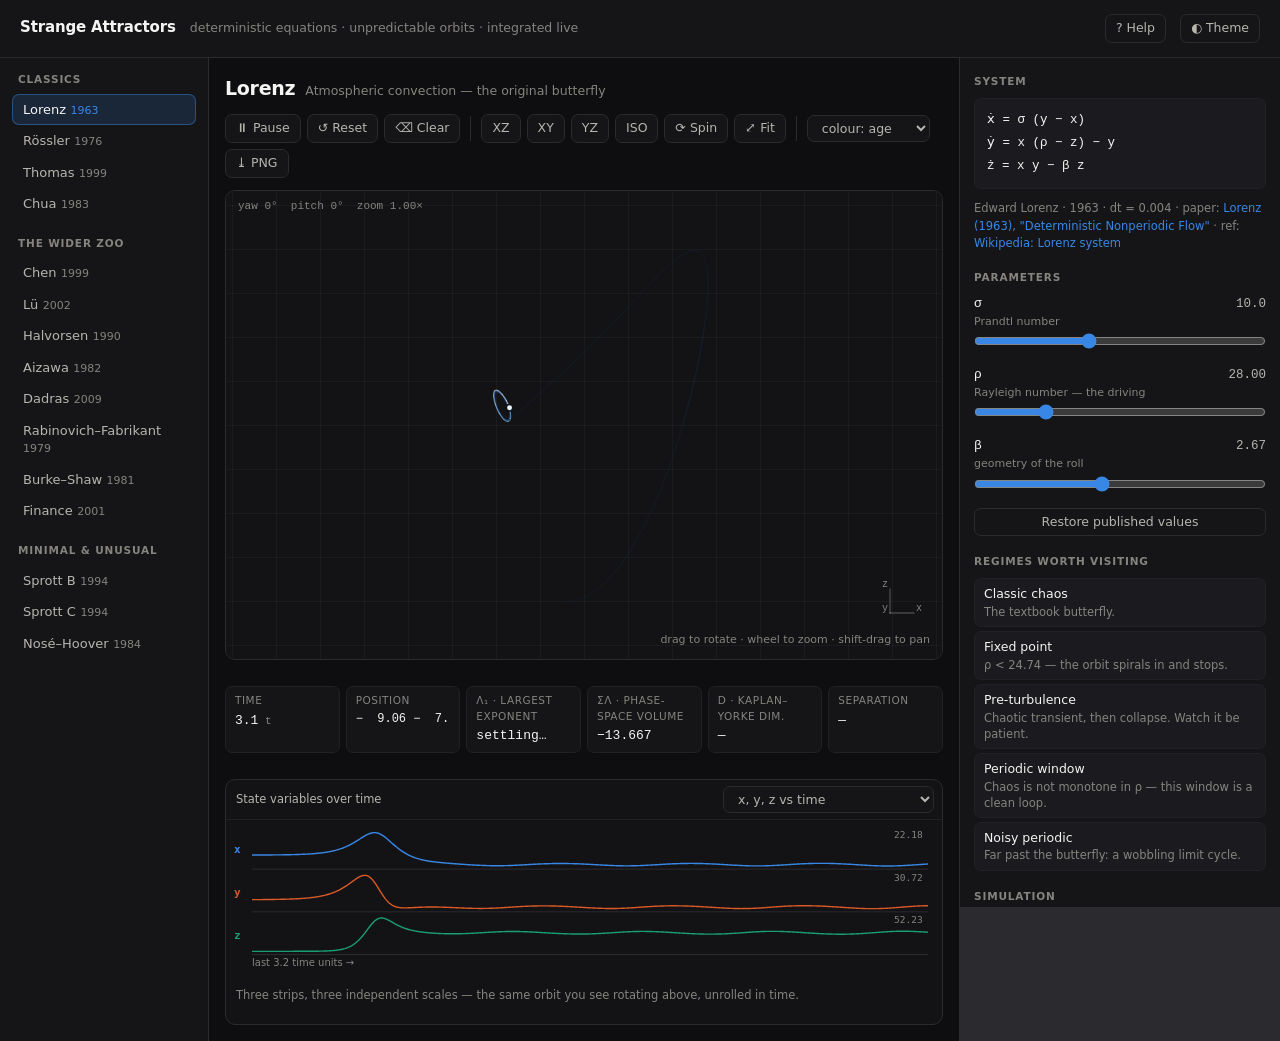
==== index.html @ ada24982 "Update tooltip description for separation statistic to clarify butterfly effect context" ====
<!DOCTYPE html>
<html lang="en" data-theme="dark">

<head>
  <meta charset="utf-8">
  <meta name="viewport" content="width=device-width, initial-scale=1">
  <title>Strange Attractors — an interactive study guide</title>
  <meta name="description"
    content="Fourteen chaotic attractors, integrated live in the browser, with rotation, parameter sweeps, Poincaré sections and Lyapunov diagnostics.">
  <link rel="stylesheet" href="styles.css">
  <link rel="icon"
    href="data:image/svg+xml,<svg xmlns='http://www.w3.org/2000/svg' viewBox='0 0 32 32'><text y='26' font-size='26'>🦋</text></svg>">
</head>

<body>

  <header class="masthead">
    <h1>Strange Attractors</h1>
    <span class="sub">deterministic equations · unpredictable orbits · integrated live</span>
    <span class="spacer"></span>
    <button class="btn" id="btn-help" title="Keyboard shortcuts and notes">? Help</button>
    <button class="btn" id="btn-theme" title="Toggle light / dark">◐ Theme</button>
  </header>

  <div class="shell">

    <!-- ------------------------------------------------------------ catalogue -->
    <nav class="col col--left" id="nav" aria-label="Attractor catalogue"></nav>

    <!-- ---------------------------------------------------------------- stage -->
    <main class="col col--stage">

      <div class="stage-head">
        <h2 id="title">—</h2>
        <span class="tagline" id="tagline"></span>
      </div>

      <div class="toolbar">
        <button class="btn" id="btn-play">⏸ Pause</button>
        <button class="btn" id="btn-reset" title="Back to the initial condition">↺ Reset</button>
        <button class="btn" id="btn-clear" title="Erase the trail, keep the state">⌫ Clear</button>
        <span class="rule"></span>
        <button class="btn view-preset" data-yaw="0" data-pitch="0" title="Looking along −y">XZ</button>
        <button class="btn view-preset" data-yaw="0" data-pitch="90" title="Looking down z">XY</button>
        <button class="btn view-preset" data-yaw="-90" data-pitch="0" title="Looking along x">YZ</button>
        <button class="btn view-preset" data-yaw="-35" data-pitch="22" title="Three-quarter view">ISO</button>
        <button class="btn" id="btn-spin" aria-pressed="false" title="Rotate the camera continuously">⟳ Spin</button>
        <button class="btn" id="btn-fit" title="Re-frame on the trajectory">⤢ Fit</button>
        <span class="rule"></span>
        <select class="btn" id="sel-color" title="What the trail colour encodes">
          <option value="age">colour: age</option>
          <option value="speed">colour: speed</option>
          <option value="depth">colour: depth</option>
        </select>
        <button class="btn" id="btn-png" title="Save the canvas as a PNG">⤓ PNG</button>
      </div>

      <div class="canvas-frame">
        <canvas id="scene"></canvas>
        <div class="legend" id="legend" hidden></div>
        <div class="hint">drag to rotate · wheel to zoom · shift-drag to pan</div>
      </div>

      <dl class="stats" id="stats">
        <div class="stat">
          <dt class="stat-tip" tabindex="0"
            data-tip="Simulation time in model units. It advances by dt each integration step.">time</dt>
          <dd id="s-time">0<span class="unit"> t</span></dd>
        </div>
        <div class="stat stat--pos">
          <dt class="stat-tip" tabindex="0"
            data-tip="Current state vector (x, y, z) of the reference orbit in phase space.">position</dt>
          <dd id="s-pos">—</dd>
        </div>
        <div class="stat" id="s-lyap-box">
          <dt class="stat-tip" tabindex="0"
            data-tip="Largest Lyapunov exponent λ1. Positive means nearby starts diverge exponentially (chaos).">λ₁ ·
            largest exponent</dt>
          <dd id="s-lyap">—</dd>
        </div>
        <div class="stat">
          <dt class="stat-tip" tabindex="0"
            data-tip="Running average of divergence (sum of Lyapunov exponents). Negative means phase-space volumes contract onto an attractor.">
            Σλ · phase-space volume</dt>
          <dd id="s-div">—</dd>
        </div>
        <div class="stat">
          <dt class="stat-tip" tabindex="0"
            data-tip="Kaplan-Yorke fractal dimension estimate derived from Lyapunov exponents. Non-integer values indicate fractal geometry.">
            D · Kaplan–Yorke dim.</dt>
          <dd id="s-dim">—</dd>
        </div>
        <div class="stat">
          <dt class="stat-tip" tabindex="0"
            data-tip="Distance between the reference trajectory and the first ghost trajectory (when butterfly effect extra starting points is not zero).">
            separation</dt>
          <dd id="s-sep">—</dd>
        </div>
      </dl>

      <div class="inset-wrap">
        <div class="inset-head">
          <span class="title" id="inset-title">Time series</span>
          <span class="spacer"></span>
          <select class="btn" id="sel-inset">
            <option value="timeseries">x, y, z vs time</option>
            <option value="separation">divergence of nearby starts</option>
            <option value="poincare">Poincaré section</option>
            <option value="none">no panel</option>
          </select>
          <select class="btn" id="sel-section" hidden title="Which plane to slice">
            <option value="0">plane: x = c</option>
            <option value="1">plane: y = c</option>
            <option value="2" selected>plane: z = c</option>
          </select>
        </div>
        <canvas id="inset"></canvas>
        <p class="inset-note" id="inset-note"></p>
      </div>

    </main>

    <!-- ---------------------------------------------------------------- panel -->
    <aside class="col col--right">

      <section class="block">
        <h3>System</h3>
        <pre class="eqn" id="equations"></pre>
        <p class="meta" id="credit"></p>
      </section>

      <section class="block">
        <h3>Parameters</h3>
        <div id="params"></div>
        <button class="btn btn--wide" id="btn-defaults">Restore published values</button>
      </section>

      <section class="block" id="preset-block">
        <h3>Regimes worth visiting</h3>
        <div class="preset-list" id="presets"></div>
      </section>

      <section class="block">
        <h3>Simulation</h3>

        <div class="field">
          <div class="with-val"><label for="rng-speed">Speed</label><span class="v" id="v-speed">1.0×</span></div>
          <input type="range" id="rng-speed" min="0.1" max="4" step="0.1" value="1">
        </div>

        <div class="field">
          <div class="with-val"><label for="rng-trail">Trail length</label><span class="v" id="v-trail">12 000
              pts</span></div>
          <input type="range" id="rng-trail" min="1000" max="60000" step="1000" value="12000">
        </div>

        <div class="field">
          <div class="with-val"><label for="rng-width">Line weight</label><span class="v" id="v-width">1.0 px</span>
          </div>
          <input type="range" id="rng-width" min="0.4" max="3" step="0.1" value="1">
        </div>

        <div class="field">
          <label class="check"><input type="checkbox" id="chk-glow" checked> Glow</label>
        </div>
        <div class="field">
          <label class="check"><input type="checkbox" id="chk-autofit" checked> Auto-fit the view</label>
        </div>
        <div class="field">
          <label class="check"><input type="checkbox" id="chk-axes" checked> Axis gizmo &amp; grid</label>
        </div>
      </section>

      <section class="block">
        <h3>Butterfly effect</h3>
        <div class="field">
          <div class="with-val"><label for="rng-ghosts">Extra starting points</label><span class="v"
              id="v-ghosts">0</span></div>
          <input type="range" id="rng-ghosts" min="0" max="3" step="1" value="0">
        </div>
        <div class="field">
          <div class="with-val"><label for="rng-eps">Initial offset ε</label><span class="v" id="v-eps">1e−6</span>
          </div>
          <input type="range" id="rng-eps" min="-12" max="-1" step="0.5" value="-6">
        </div>
        <p class="prose" style="margin:0">Launch near-identical copies and watch how long they agree. That interval —
          not the equations — is the forecast horizon.</p>
      </section>

      <section class="block">
        <h3>About this system</h3>
        <div class="prose" id="about"></div>
        <ul class="tips" id="tips"></ul>
      </section>

    </aside>
  </div>

  <dialog id="dlg-help">
    <button class="btn dlg-close" id="dlg-close">✕</button>
    <div class="dlg-body">
      <h2>Reading the instrument panel</h2>

      <h3>Keyboard</h3>
      <table>
        <tr>
          <td><kbd>Space</kbd></td>
          <td>pause / resume</td>
        </tr>
        <tr>
          <td><kbd>R</kbd> · <kbd>C</kbd></td>
          <td>reset the orbit · clear the trail</td>
        </tr>
        <tr>
          <td><kbd>1</kbd>–<kbd>4</kbd></td>
          <td>XZ · XY · YZ · ISO views</td>
        </tr>
        <tr>
          <td><kbd>←</kbd><kbd>→</kbd><kbd>↑</kbd><kbd>↓</kbd></td>
          <td>rotate the camera</td>
        </tr>
        <tr>
          <td><kbd>+</kbd> · <kbd>−</kbd></td>
          <td>zoom in · out</td>
        </tr>
        <tr>
          <td><kbd>F</kbd> · <kbd>S</kbd></td>
          <td>fit the view · toggle spin</td>
        </tr>
        <tr>
          <td><kbd>[</kbd> · <kbd>]</kbd></td>
          <td>previous · next attractor</td>
        </tr>
        <tr>
          <td><kbd>G</kbd></td>
          <td>add / remove a ghost trajectory</td>
        </tr>
      </table>

      <h3>The diagnostics</h3>
      <table>
        <tr>
          <td><b>λ₁</b></td>
          <td>The largest Lyapunov exponent, measured live by Benettin's method: two nearby orbits are advanced, their
            separation logged, then renormalised. <b>λ₁ &gt; 0 is the definition of chaos</b> — nearby states pull apart
            exponentially, and 1/λ₁ is roughly how long a forecast survives.</td>
        </tr>
        <tr>
          <td><b>Σλ</b></td>
          <td>The divergence of the vector field, ∇·F, averaged along the orbit — how fast a blob of initial conditions
            loses volume. Negative for every dissipative system here; ≈ 0 for Nosé–Hoover, which is why that one has no
            attractor.</td>
        </tr>
        <tr>
          <td><b>D</b></td>
          <td>The Kaplan–Yorke dimension, 2 + λ₁/|λ₃|, taking λ₂ ≈ 0 and λ₃ = Σλ − λ₁. A fractional number is the
            signature of a fractal. Lorenz settles near 2.06.</td>
        </tr>
        <tr>
          <td><b>separation</b></td>
          <td>Distance between the reference orbit and the first ghost, when ghosts are on.</td>
        </tr>
      </table>
      <p class="prose">All three are running estimates: they need a few thousand steps to settle, and they reset
        whenever you touch a parameter.</p>

      <h3>The numbers are honest, the pixels are not</h3>
      <p class="prose">Integration is 4th-order Runge–Kutta at a fixed step. Because these systems are chaotic, the
        computed orbit drifts away from the true orbit through the same initial point — no integrator avoids that. What
        it does capture is the <i>shape</i>: the attractor, its dimension and its exponents are robust, even though the
        individual trajectory drawn on screen is not the one you asked for.</p>
    </div>
  </dialog>

  <script src="attractors.js"></script>
  <script src="app.js"></script>
</body>

</html>
---- styles.css ----
/* ============================================================================
   Strange Attractors — stylesheet
   Dark by default; the theme toggle stamps data-theme on <html>.
   ========================================================================== */

:root {
  color-scheme: dark;

  --page: #0e0e10;
  --panel: #151518;
  --panel-2: #1b1b1f;
  --surface: #131316; /* the canvas background — validated against */
  --ink: #f4f4f2;
  --ink-2: #b6b5ae;
  --ink-muted: #85847e;
  --line: #2a2a2f;
  --line-soft: #212126;
  --accent: #3987e5;
  --accent-soft: rgba(57, 135, 229, 0.16);
  --grid: rgba(255, 255, 255, 0.035);
  --axis: rgba(255, 255, 255, 0.22);

  /* categorical slots — validated for this surface (see Readme) */
  --series-1: #3987e5;
  --series-2: #d95926;
  --series-3: #199e70;
  --series-4: #c98500;

  --radius: 10px;
  --radius-s: 7px;
  --sans: system-ui, -apple-system, "Segoe UI", Roboto, sans-serif;
  --mono:
    ui-monospace, "SF Mono", "Cascadia Mono", "JetBrains Mono", Consolas,
    monospace;
}

:root[data-theme="light"] {
  color-scheme: light;
  --page: #eceae5;
  --panel: #fbfbf9;
  --panel-2: #f3f2ee;
  --surface: #f7f7f4;
  --ink: #16161a;
  --ink-2: #52514e;
  --ink-muted: #898781;
  --line: #dedcd5;
  --line-soft: #e8e6e0;
  --accent: #2a78d6;
  --accent-soft: rgba(42, 120, 214, 0.12);
  --grid: rgba(0, 0, 0, 0.045);
  --axis: rgba(0, 0, 0, 0.22);
  --series-1: #2a78d6;
  --series-2: #eb6834;
  --series-3: #1baf7a;
  --series-4: #eda100;
}

* {
  box-sizing: border-box;
}

html,
body {
  height: 100%;
}

body {
  margin: 0;
  background: var(--page);
  color: var(--ink);
  font-family: var(--sans);
  font-size: 14px;
  line-height: 1.5;
  -webkit-font-smoothing: antialiased;
}

button,
input,
select {
  font: inherit;
  color: inherit;
}

/* ------------------------------------------------------------------ header */

.masthead {
  display: flex;
  align-items: baseline;
  gap: 14px;
  padding: 14px 20px;
  border-bottom: 1px solid var(--line);
  background: var(--panel);
}
.masthead h1 {
  margin: 0;
  font-size: 15px;
  font-weight: 600;
  letter-spacing: -0.01em;
}
.masthead .sub {
  font-size: 12.5px;
  color: var(--ink-muted);
}
.masthead .spacer {
  flex: 1;
}

/* -------------------------------------------------------------------- shell */

.shell {
  display: grid;
  grid-template-columns: 208px minmax(0, 1fr) 320px;
  gap: 1px;
  background: var(--line);
  min-height: calc(100vh - 51px);
}

.col {
  background: var(--page);
  min-width: 0;
  padding: 16px;
}
.col--left {
  background: var(--panel);
  padding: 14px 12px;
}
.col--right {
  background: var(--panel);
  padding: 16px 14px;
  overflow-y: auto;
  max-height: calc(100vh - 51px);
}
.col--stage {
  display: flex;
  flex-direction: column;
  gap: 12px;
}

/* ------------------------------------------------------------- attractor nav */

.nav-group + .nav-group {
  margin-top: 16px;
}
.nav-group > h2 {
  margin: 0 0 6px 6px;
  font-size: 10.5px;
  font-weight: 600;
  letter-spacing: 0.08em;
  text-transform: uppercase;
  color: var(--ink-muted);
}
.nav-item {
  display: block;
  width: 100%;
  text-align: left;
  padding: 6px 10px;
  border: 1px solid transparent;
  border-radius: var(--radius-s);
  background: transparent;
  color: var(--ink-2);
  cursor: pointer;
  line-height: 1.25;
}
.nav-item:hover {
  background: var(--panel-2);
  color: var(--ink);
}
.nav-item[aria-current="true"] {
  background: var(--accent-soft);
  border-color: color-mix(in srgb, var(--accent) 45%, transparent);
  color: var(--ink);
}
.nav-item .n {
  font-size: 13px;
  font-weight: 500;
}
.nav-item .y {
  font-size: 11px;
  color: var(--ink-muted);
  font-variant-numeric: tabular-nums;
}
.nav-item[aria-current="true"] .y {
  color: var(--accent);
}

/* ------------------------------------------------------------------- canvas */

.stage-head {
  display: flex;
  align-items: baseline;
  gap: 10px;
  flex-wrap: wrap;
}
.stage-head h2 {
  margin: 0;
  font-size: 19px;
  font-weight: 600;
  letter-spacing: -0.015em;
}
.stage-head .tagline {
  font-size: 12.5px;
  color: var(--ink-muted);
}

.toolbar {
  display: flex;
  align-items: center;
  gap: 6px;
  flex-wrap: wrap;
}
.toolbar .gap {
  width: 6px;
}
.toolbar .rule {
  width: 1px;
  align-self: stretch;
  background: var(--line);
  margin: 2px 4px;
}

.btn {
  padding: 4px 10px;
  border: 1px solid var(--line);
  border-radius: var(--radius-s);
  background: var(--panel);
  color: var(--ink-2);
  cursor: pointer;
  font-size: 12.5px;
  white-space: nowrap;
}
.btn:hover {
  border-color: var(--ink-muted);
  color: var(--ink);
}
.btn[aria-pressed="true"],
.btn.on {
  background: var(--accent-soft);
  border-color: color-mix(in srgb, var(--accent) 45%, transparent);
  color: var(--ink);
}
.btn--wide {
  width: 100%;
  text-align: center;
}
.btn--primary {
  background: var(--accent);
  border-color: var(--accent);
  color: #fff;
}
.btn--primary:hover {
  filter: brightness(1.08);
  color: #fff;
}

select.btn {
  padding-right: 6px;
}

.canvas-frame {
  position: relative;
  border: 1px solid var(--line);
  border-radius: var(--radius);
  overflow: hidden;
  background: var(--surface);
}
#scene {
  display: block;
  width: 100%;
  height: clamp(340px, 52vh, 620px);
  cursor: grab;
  touch-action: none;
}
#scene.dragging {
  cursor: grabbing;
}

.legend {
  position: absolute;
  left: 12px;
  bottom: 10px;
  display: flex;
  gap: 12px;
  flex-wrap: wrap;
  font-size: 11.5px;
  color: var(--ink-2);
  pointer-events: none;
}
.legend[hidden] {
  display: none;
}
.legend .item {
  display: flex;
  align-items: center;
  gap: 5px;
}
.legend .swatch {
  width: 9px;
  height: 9px;
  border-radius: 2px;
}

.hint {
  position: absolute;
  right: 12px;
  bottom: 10px;
  font-size: 11px;
  color: var(--ink-muted);
  pointer-events: none;
}

/* ------------------------------------------------------------- diagnostics */

.stats {
  display: grid;
  gap: 6px;
  grid-template-columns: repeat(6, minmax(0, 1fr));
}
.stat {
  padding: 6px 9px;
  border: 1px solid var(--line-soft);
  border-radius: var(--radius-s);
  background: var(--panel);
}
.stat--pos {
  grid-column: auto;
}
.stat dt {
  font-size: 10.5px;
  letter-spacing: 0.05em;
  text-transform: uppercase;
  color: var(--ink-muted);
}
.stat-tip {
  position: relative;
  cursor: help;
}
.stat-tip::after {
  content: attr(data-tip);
  position: absolute;
  left: 0;
  bottom: calc(100% + 8px);
  width: min(42ch, 62vw);
  padding: 6px 8px;
  border: 1px solid var(--line);
  border-radius: 6px;
  background: var(--panel-2);
  color: var(--ink-2);
  text-transform: none;
  letter-spacing: normal;
  line-height: 1.35;
  font-size: 11.5px;
  font-family: var(--sans);
  white-space: normal;
  opacity: 0;
  visibility: hidden;
  transform: translateY(2px);
  transition:
    opacity 120ms ease,
    transform 120ms ease;
  pointer-events: none;
  z-index: 8;
}
.stat-tip::before {
  content: "";
  position: absolute;
  left: 10px;
  bottom: calc(100% + 2px);
  border: 6px solid transparent;
  border-top-color: var(--line);
  opacity: 0;
  visibility: hidden;
  pointer-events: none;
  transition: opacity 120ms ease;
  z-index: 7;
}
.stat-tip:hover::after,
.stat-tip:hover::before,
.stat-tip:focus-visible::after,
.stat-tip:focus-visible::before {
  opacity: 1;
  visibility: visible;
}
.stat-tip:hover::after,
.stat-tip:focus-visible::after {
  transform: translateY(0);
}
.stat dd {
  margin: 1px 0 0;
  font-family: var(--mono);
  font-size: 13px;
  font-variant-numeric: tabular-nums;
  color: var(--ink);
  display: inline-block;
  min-width: 0;
}
.stat dd .unit {
  font-size: 11px;
  color: var(--ink-muted);
}
#s-pos {
  white-space: pre;
  min-width: 0;
  max-width: 100%;
  overflow: hidden;
  text-overflow: clip;
  font-size: 12px;
}
.stat.is-chaotic dd {
  color: var(--series-3);
}
.stat.is-ordered dd {
  color: var(--ink-2);
}

@media (max-width: 1180px) {
  .stats {
    grid-template-columns: repeat(3, minmax(0, 1fr));
  }
}

@media (max-width: 760px) {
  .stats {
    grid-template-columns: repeat(2, minmax(0, 1fr));
  }
}

/* ---------------------------------------------------------------- inset plot */

.inset-wrap {
  border: 1px solid var(--line);
  border-radius: var(--radius);
  background: var(--surface);
}
.inset-head {
  display: flex;
  align-items: center;
  gap: 8px;
  padding: 6px 8px 6px 10px;
  border-bottom: 1px solid var(--line-soft);
  font-size: 11.5px;
  color: var(--ink-muted);
}
.inset-head .title {
  color: var(--ink-2);
  font-weight: 500;
}
.inset-head .spacer {
  flex: 1;
}
#inset {
  display: block;
  width: 100%;
  height: 150px;
}
.inset-note {
  padding: 6px 10px 8px;
  font-size: 11.5px;
  color: var(--ink-muted);
}

/* ------------------------------------------------------------- right column */

.block + .block {
  margin-top: 18px;
}
.block > h3 {
  margin: 0 0 8px;
  font-size: 10.5px;
  font-weight: 600;
  letter-spacing: 0.08em;
  text-transform: uppercase;
  color: var(--ink-muted);
}

.eqn {
  margin: 0;
  padding: 10px 12px;
  border: 1px solid var(--line-soft);
  border-radius: var(--radius-s);
  background: var(--panel-2);
  font-family: var(--mono);
  font-size: 12.5px;
  line-height: 1.85;
  white-space: pre-wrap;
  color: var(--ink);
  overflow-x: auto;
}

.param {
  margin-bottom: 10px;
}
.param .row {
  display: flex;
  align-items: baseline;
  justify-content: space-between;
  gap: 8px;
}
.param .name {
  font-family: var(--mono);
  font-size: 13px;
}
.param .val {
  font-family: var(--mono);
  font-size: 12.5px;
  font-variant-numeric: tabular-nums;
  color: var(--ink-2);
}
.param .note {
  font-size: 11px;
  color: var(--ink-muted);
}
.param input[type="range"] {
  width: 100%;
  margin: 3px 0 0;
  accent-color: var(--accent);
}

.empty-note {
  font-size: 12.5px;
  color: var(--ink-muted);
  font-style: italic;
}

.preset-list {
  display: flex;
  flex-direction: column;
  gap: 4px;
}
.preset {
  text-align: left;
  padding: 6px 9px;
  border: 1px solid var(--line-soft);
  border-radius: var(--radius-s);
  background: var(--panel-2);
  cursor: pointer;
}
.preset:hover {
  border-color: var(--ink-muted);
}
.preset .pn {
  display: block;
  font-size: 12.5px;
  font-weight: 500;
  color: var(--ink);
}
.preset .pd {
  display: block;
  font-size: 11.5px;
  color: var(--ink-muted);
  line-height: 1.4;
}

.field {
  margin-bottom: 10px;
}
.field > label {
  display: block;
  font-size: 11.5px;
  color: var(--ink-2);
  margin-bottom: 2px;
}
.field .with-val {
  display: flex;
  justify-content: space-between;
  align-items: baseline;
}
.field .with-val .v {
  font-family: var(--mono);
  font-size: 12px;
  color: var(--ink-muted);
  font-variant-numeric: tabular-nums;
}
.field input[type="range"] {
  width: 100%;
  accent-color: var(--accent);
}
.field select {
  width: 100%;
}
.check {
  display: flex;
  align-items: center;
  gap: 7px;
  font-size: 12.5px;
  color: var(--ink-2);
  cursor: pointer;
}
.check input {
  accent-color: var(--accent);
}

.prose {
  font-size: 12.5px;
  color: var(--ink-2);
  line-height: 1.6;
}
.prose p {
  margin: 0 0 8px;
}
.tips {
  margin: 0;
  padding-left: 16px;
  font-size: 12.5px;
  color: var(--ink-2);
  line-height: 1.55;
}
.tips li {
  margin-bottom: 6px;
}
.meta {
  font-size: 11.5px;
  color: var(--ink-muted);
}
.meta a {
  color: var(--accent);
  text-decoration: none;
}
.meta a:hover {
  text-decoration: underline;
}

kbd {
  font-family: var(--mono);
  font-size: 11px;
  padding: 1px 5px;
  border: 1px solid var(--line);
  border-bottom-width: 2px;
  border-radius: 4px;
  background: var(--panel-2);
  color: var(--ink-2);
}

/* ------------------------------------------------------------------- dialog */

dialog {
  border: 1px solid var(--line);
  border-radius: var(--radius);
  background: var(--panel);
  color: var(--ink);
  padding: 0;
  max-width: 620px;
  width: calc(100% - 32px);
}
dialog::backdrop {
  background: rgba(0, 0, 0, 0.55);
}
dialog .dlg-body {
  padding: 18px 20px 20px;
}
dialog h2 {
  margin: 0 0 12px;
  font-size: 16px;
}
dialog h3 {
  margin: 16px 0 6px;
  font-size: 12px;
  letter-spacing: 0.06em;
  text-transform: uppercase;
  color: var(--ink-muted);
}
dialog table {
  width: 100%;
  border-collapse: collapse;
  font-size: 12.5px;
}
dialog td {
  padding: 3px 0;
  vertical-align: top;
  color: var(--ink-2);
}
dialog td:first-child {
  width: 128px;
  white-space: nowrap;
}
dialog .dlg-close {
  position: absolute;
  top: 10px;
  right: 12px;
}

/* --------------------------------------------------------------- responsive */

@media (max-width: 1180px) {
  .shell {
    grid-template-columns: 190px minmax(0, 1fr);
  }
  .col--right {
    grid-column: 1 / -1;
    max-height: none;
    overflow: visible;
  }
}
@media (max-width: 760px) {
  .shell {
    grid-template-columns: minmax(0, 1fr);
  }
  .col--left {
    display: flex;
    gap: 14px;
    overflow-x: auto;
  }
  .nav-group + .nav-group {
    margin-top: 0;
  }
  .nav-group {
    min-width: max-content;
  }
  .masthead .sub {
    display: none;
  }
  #scene {
    height: 46vh;
  }
}

@media (prefers-reduced-motion: reduce) {
  * {
    scroll-behavior: auto;
  }
}
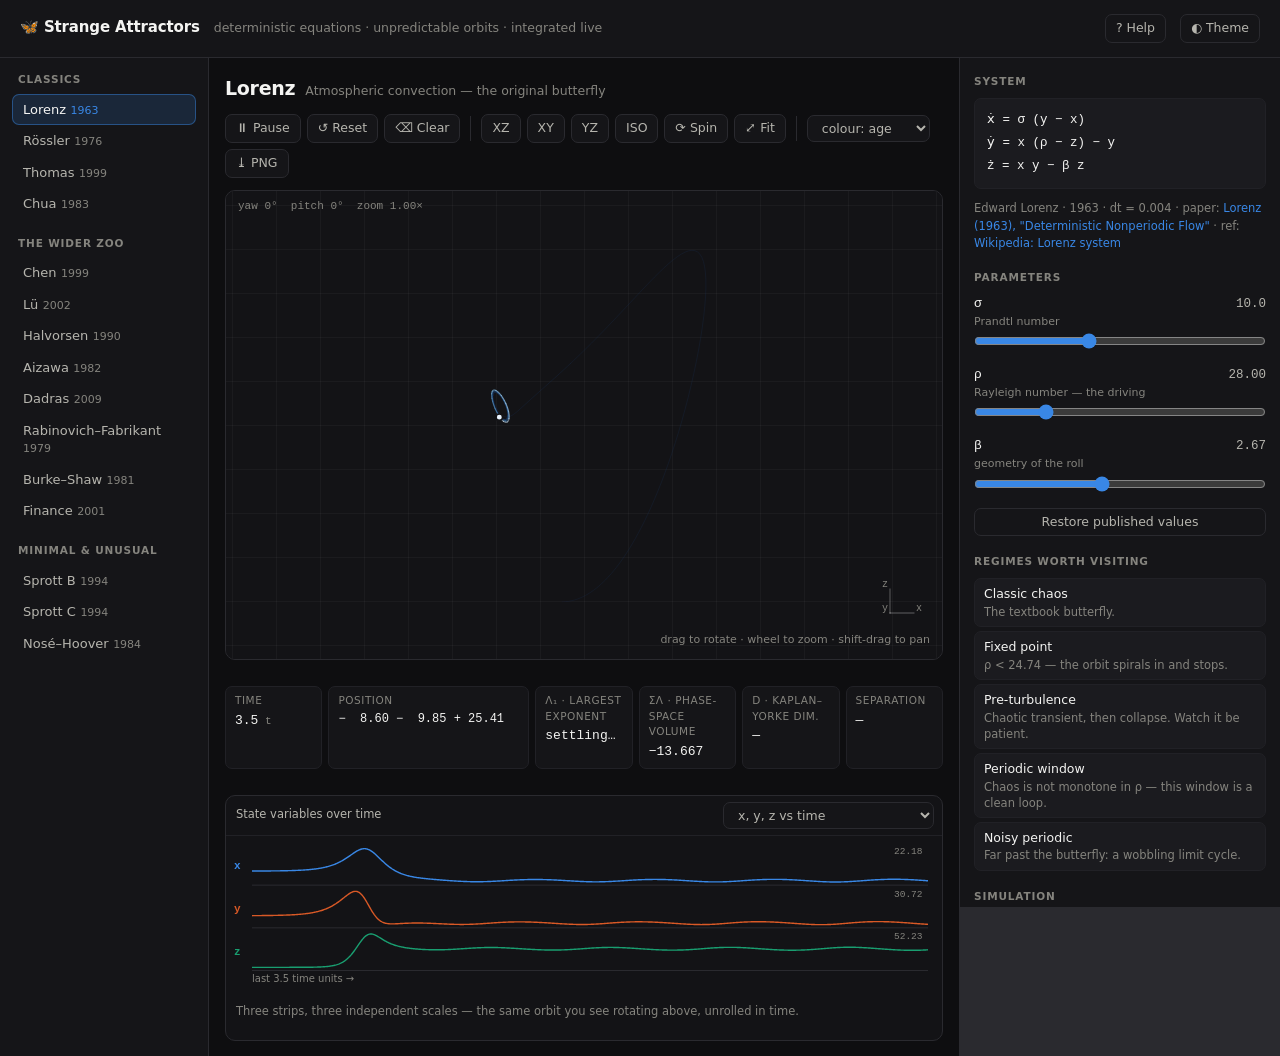
==== commit f2e9bc0c: "Refactor: Remove _probe.html and update attractor count in index.html - Deleted _probe.html as it is" ====
--- a/index.html
+++ b/index.html
@@ -6,7 +6,7 @@
   <meta name="viewport" content="width=device-width, initial-scale=1">
   <title>Strange Attractors — an interactive study guide</title>
   <meta name="description"
-    content="Fourteen chaotic attractors, integrated live in the browser, with rotation, parameter sweeps, Poincaré sections and Lyapunov diagnostics.">
+    content="Fifteen chaotic attractors, integrated live in the browser, with rotation, parameter sweeps, Poincaré sections and Lyapunov diagnostics.">
   <link rel="stylesheet" href="styles.css">
   <link rel="icon"
     href="data:image/svg+xml,<svg xmlns='http://www.w3.org/2000/svg' viewBox='0 0 32 32'><text y='26' font-size='26'>🦋</text></svg>">
@@ -15,7 +15,7 @@
 <body>
 
   <header class="masthead">
-    <h1>Strange Attractors</h1>
+    <h1>🦋 Strange Attractors</h1>
     <span class="sub">deterministic equations · unpredictable orbits · integrated live</span>
     <span class="spacer"></span>
     <button class="btn" id="btn-help" title="Keyboard shortcuts and notes">? Help</button>
--- a/styles.css
+++ b/styles.css
@@ -313,7 +313,7 @@
 .stats {
   display: grid;
   gap: 6px;
-  grid-template-columns: repeat(6, minmax(0, 1fr));
+  grid-template-columns: repeat(7, minmax(0, 1fr));
 }
 .stat {
   padding: 6px 9px;
@@ -321,8 +321,9 @@
   border-radius: var(--radius-s);
   background: var(--panel);
 }
+/* three signed coordinates need roughly twice the width of a single figure */
 .stat--pos {
-  grid-column: auto;
+  grid-column: span 2;
 }
 .stat dt {
   font-size: 10.5px;
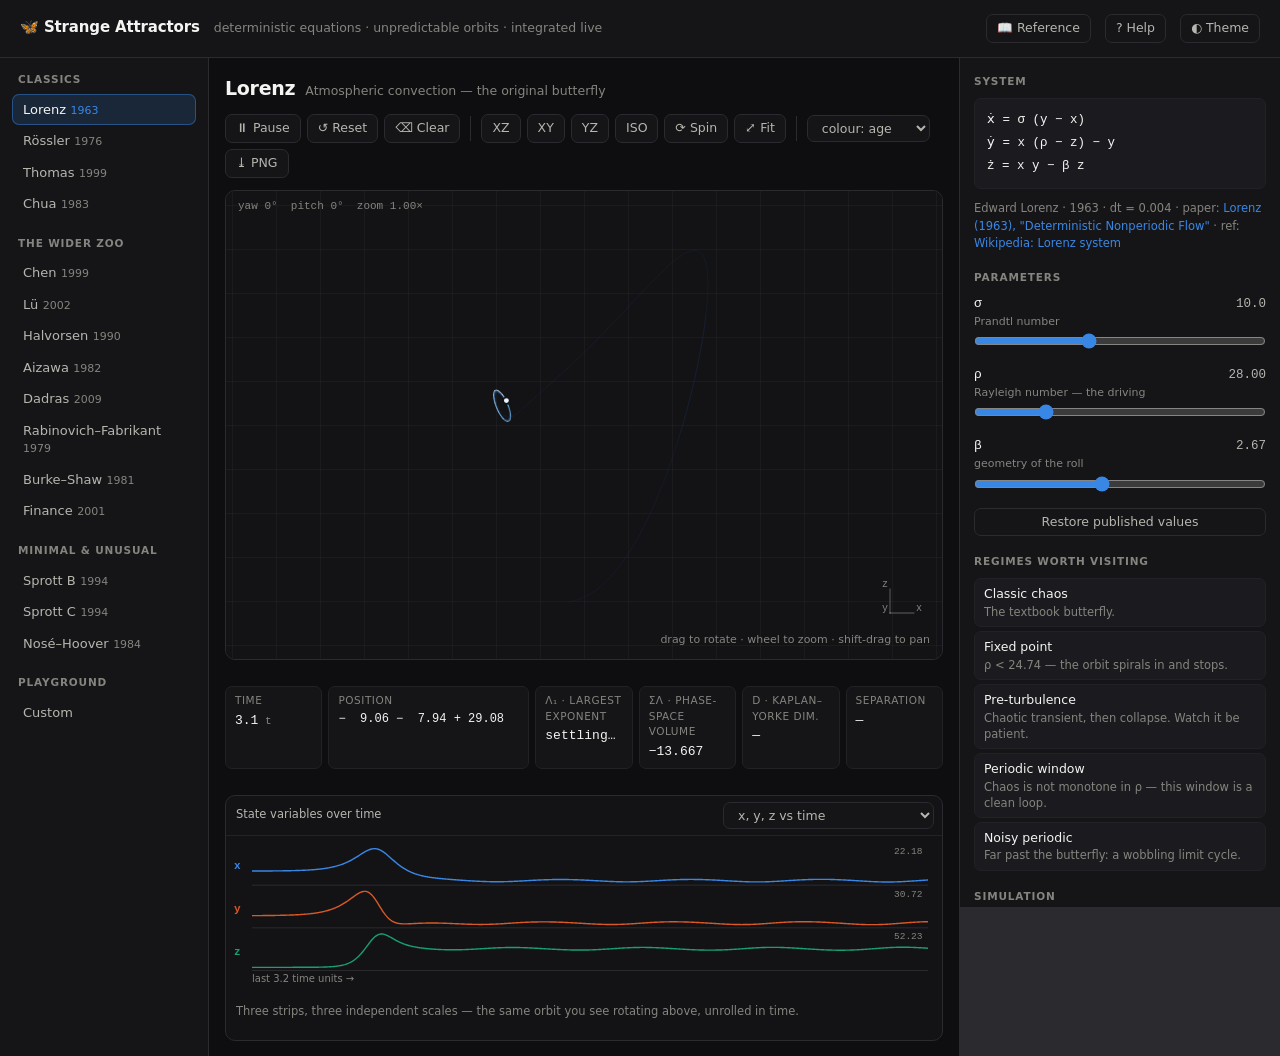
==== commit debd7d7c: "Add custom equation editor and reference guide - Introduced a new equation editor in index.html for " ====
--- a/index.html
+++ b/index.html
@@ -18,6 +18,8 @@
     <h1>🦋 Strange Attractors</h1>
     <span class="sub">deterministic equations · unpredictable orbits · integrated live</span>
     <span class="spacer"></span>
+    <!-- named target so repeat clicks reuse one tab and never lose the running sim -->
+    <a class="btn" href="guide.html" target="attractors-guide" title="The full study guide">📖 Reference</a>
     <button class="btn" id="btn-help" title="Keyboard shortcuts and notes">? Help</button>
     <button class="btn" id="btn-theme" title="Toggle light / dark">◐ Theme</button>
   </header>
@@ -126,6 +128,26 @@
       <section class="block">
         <h3>System</h3>
         <pre class="eqn" id="equations"></pre>
+
+        <!-- shown only for the Custom system -->
+        <div class="editor" id="editor" hidden>
+          <div class="eq-row"><label for="eq-x">ẋ =</label><input id="eq-x" spellcheck="false" autocomplete="off"></div>
+          <div class="eq-row"><label for="eq-y">ẏ =</label><input id="eq-y" spellcheck="false" autocomplete="off"></div>
+          <div class="eq-row"><label for="eq-z">ż =</label><input id="eq-z" spellcheck="false" autocomplete="off"></div>
+          <p class="eq-status" id="eq-status"></p>
+          <div class="eq-grid">
+            <div><label for="eq-x0">x₀</label><input id="eq-x0" type="number" step="any"></div>
+            <div><label for="eq-y0">y₀</label><input id="eq-y0" type="number" step="any"></div>
+            <div><label for="eq-z0">z₀</label><input id="eq-z0" type="number" step="any"></div>
+            <div><label for="eq-dt">dt</label><input id="eq-dt" type="number" step="any" min="0.00001"></div>
+          </div>
+          <p class="eq-help">
+            <code>x</code> <code>y</code> <code>z</code> are the state · any other name becomes a
+            parameter · <code>sin</code> <code>cos</code> <code>exp</code> <code>sqrt</code>
+            <code>abs</code> <code>**</code> available
+          </p>
+        </div>
+
         <p class="meta" id="credit"></p>
       </section>
 
@@ -136,7 +158,7 @@
       </section>
 
       <section class="block" id="preset-block">
-        <h3>Regimes worth visiting</h3>
+        <h3 id="preset-title">Regimes worth visiting</h3>
         <div class="preset-list" id="presets"></div>
       </section>
 
--- a/styles.css
+++ b/styles.css
@@ -228,6 +228,10 @@
   font-size: 12.5px;
   white-space: nowrap;
 }
+a.btn {
+  display: inline-block;
+  text-decoration: none;
+}
 .btn:hover {
   border-color: var(--ink-muted);
   color: var(--ink);
@@ -487,6 +491,127 @@
   overflow-x: auto;
 }
 
+/* ------------------------------------------------------------ the editor */
+
+.editor[hidden] {
+  display: none;
+}
+.eq-row {
+  display: flex;
+  align-items: center;
+  gap: 7px;
+  margin-bottom: 5px;
+}
+.eq-row label {
+  width: 30px;
+  flex: none;
+  white-space: nowrap;
+  text-align: right;
+  font-family: var(--mono);
+  font-size: 13px;
+  color: var(--ink-2);
+}
+
+/* the spinners cost more width than they are worth in these narrow fields */
+.eq-grid input::-webkit-outer-spin-button,
+.eq-grid input::-webkit-inner-spin-button,
+.val--edit::-webkit-outer-spin-button,
+.val--edit::-webkit-inner-spin-button {
+  appearance: none;
+  margin: 0;
+}
+.eq-grid input[type="number"],
+.val--edit {
+  appearance: textfield;
+  -moz-appearance: textfield;
+}
+.eq-row input {
+  flex: 1;
+  min-width: 0;
+  padding: 5px 8px;
+  border: 1px solid var(--line);
+  border-radius: var(--radius-s);
+  background: var(--panel-2);
+  color: var(--ink);
+  font-family: var(--mono);
+  font-size: 12.5px;
+}
+.eq-row input:focus {
+  outline: none;
+  border-color: var(--accent);
+}
+
+.eq-status {
+  margin: 8px 0 0 37px;
+  min-height: 16px;
+  font-size: 11.5px;
+  line-height: 1.4;
+  color: var(--ink-muted);
+}
+.eq-status.is-good {
+  color: var(--series-3);
+}
+.eq-status.is-bad {
+  color: #e66767;
+  font-family: var(--mono);
+}
+.eq-status.is-flat {
+  color: var(--ink-2);
+}
+
+.eq-grid {
+  display: grid;
+  grid-template-columns: repeat(4, minmax(0, 1fr));
+  gap: 6px;
+  margin: 10px 0 0 37px;
+}
+.eq-grid label {
+  display: block;
+  font-family: var(--mono);
+  font-size: 11px;
+  color: var(--ink-muted);
+}
+.eq-grid input {
+  width: 100%;
+  min-width: 0;
+  padding: 3px 5px;
+  border: 1px solid var(--line);
+  border-radius: 5px;
+  background: var(--panel-2);
+  color: var(--ink);
+  font-family: var(--mono);
+  font-size: 11.5px;
+}
+
+.eq-help {
+  margin: 10px 0 0 37px;
+  font-size: 11px;
+  line-height: 1.6;
+  color: var(--ink-muted);
+}
+.eq-help code,
+.prose code {
+  padding: 0 3px;
+  border-radius: 3px;
+  background: var(--panel-2);
+  font-family: var(--mono);
+  font-size: 10.5px;
+  color: var(--ink-2);
+}
+
+.val--edit {
+  width: 72px;
+  padding: 1px 5px;
+  border: 1px solid var(--line);
+  border-radius: 5px;
+  background: var(--panel-2);
+  text-align: right;
+}
+.val--edit:focus {
+  outline: none;
+  border-color: var(--accent);
+}
+
 .param {
   margin-bottom: 10px;
 }
@@ -719,3 +844,259 @@
     scroll-behavior: auto;
   }
 }
+
+/* ============================================================================
+   guide.html — the reference page generated from Readme.md
+   ========================================================================== */
+
+.g-body {
+  height: auto;
+}
+
+.g-shell {
+  display: grid;
+  grid-template-columns: 250px minmax(0, 1fr);
+  gap: 1px;
+  background: var(--line);
+  align-items: start;
+  min-height: calc(100vh - 51px);
+}
+
+/* ---------------------------------------------------------------- contents */
+
+.g-toc {
+  position: sticky;
+  top: 0;
+  align-self: start;
+  max-height: 100vh;
+  overflow-y: auto;
+  padding: 20px 14px 28px;
+  background: var(--panel);
+}
+.g-toc h2 {
+  margin: 0 0 10px 8px;
+  font-size: 10.5px;
+  font-weight: 600;
+  letter-spacing: 0.08em;
+  text-transform: uppercase;
+  color: var(--ink-muted);
+}
+.g-toc-list {
+  display: flex;
+  flex-direction: column;
+  gap: 1px;
+}
+.g-toc-item {
+  display: block;
+  padding: 4px 9px;
+  border-left: 2px solid transparent;
+  border-radius: 0 var(--radius-s) var(--radius-s) 0;
+  color: var(--ink-2);
+  text-decoration: none;
+  font-size: 12.5px;
+  line-height: 1.35;
+}
+.g-toc-item:hover {
+  background: var(--panel-2);
+  color: var(--ink);
+}
+.g-toc-3 {
+  padding-left: 20px;
+  font-size: 12px;
+  color: var(--ink-muted);
+}
+.g-toc-item.is-current {
+  border-left-color: var(--accent);
+  background: var(--accent-soft);
+  color: var(--ink);
+}
+
+/* -------------------------------------------------------------- the document */
+
+.g-doc {
+  padding: 28px 40px 80px;
+  background: var(--page);
+  font-size: 14.5px;
+  line-height: 1.68;
+  color: var(--ink-2);
+}
+/* the column fills its cell; the readable measure is set on the content */
+.g-doc > * {
+  max-width: 78ch;
+}
+.g-doc > h1 {
+  margin: 0 0 6px;
+  font-size: 30px;
+  font-weight: 650;
+  letter-spacing: -0.02em;
+  color: var(--ink);
+}
+.g-doc h2 {
+  margin: 44px 0 12px;
+  padding-top: 14px;
+  border-top: 1px solid var(--line);
+  font-size: 21px;
+  font-weight: 600;
+  letter-spacing: -0.015em;
+  color: var(--ink);
+  scroll-margin-top: 12px;
+}
+.g-doc h3 {
+  margin: 30px 0 8px;
+  font-size: 15.5px;
+  font-weight: 600;
+  color: var(--ink);
+  scroll-margin-top: 12px;
+}
+.g-doc .g-anchor {
+  color: inherit;
+  text-decoration: none;
+}
+.g-anchor:hover::after {
+  content: " #";
+  color: var(--ink-muted);
+  font-weight: 400;
+}
+
+.g-doc p {
+  margin: 0 0 14px;
+}
+.g-doc strong {
+  color: var(--ink);
+  font-weight: 600;
+}
+.g-doc a {
+  color: var(--accent);
+  text-underline-offset: 2px;
+}
+.g-doc ul,
+.g-doc ol {
+  margin: 0 0 16px;
+  padding-left: 22px;
+}
+.g-doc li {
+  margin-bottom: 7px;
+}
+.g-doc hr {
+  display: none; /* the h2 top rules already separate the sections */
+}
+.g-doc blockquote {
+  margin: 18px 0;
+  padding: 10px 16px;
+  border-left: 3px solid var(--accent);
+  background: var(--panel);
+  border-radius: 0 var(--radius-s) var(--radius-s) 0;
+  color: var(--ink);
+}
+.g-doc code {
+  padding: 1px 5px;
+  border-radius: 4px;
+  background: var(--panel-2);
+  font-family: var(--mono);
+  font-size: 0.86em;
+  color: var(--ink);
+}
+
+.g-code {
+  margin: 0 0 18px;
+  padding: 13px 16px;
+  border: 1px solid var(--line-soft);
+  border-radius: var(--radius);
+  background: var(--panel);
+  overflow-x: auto;
+  font-family: var(--mono);
+  font-size: 12.5px;
+  line-height: 1.6;
+  color: var(--ink);
+}
+.g-code code {
+  padding: 0;
+  background: none;
+  font-size: inherit;
+}
+
+.g-tablewrap {
+  margin: 0 0 20px;
+  border: 1px solid var(--line-soft);
+  border-radius: var(--radius);
+  overflow-x: auto;
+}
+.g-tablewrap table {
+  width: 100%;
+  border-collapse: collapse;
+  font-size: 13px;
+}
+.g-tablewrap th {
+  padding: 8px 12px;
+  border-bottom: 1px solid var(--line);
+  background: var(--panel);
+  text-align: left;
+  font-weight: 600;
+  font-size: 11px;
+  letter-spacing: 0.04em;
+  text-transform: uppercase;
+  color: var(--ink-muted);
+  white-space: nowrap;
+}
+.g-tablewrap td {
+  padding: 8px 12px;
+  border-bottom: 1px solid var(--line-soft);
+  vertical-align: top;
+}
+.g-tablewrap tr:last-child td {
+  border-bottom: 0;
+}
+.g-tablewrap td:first-child {
+  color: var(--ink);
+}
+
+@media (max-width: 900px) {
+  .g-shell {
+    grid-template-columns: minmax(0, 1fr);
+  }
+  .g-toc {
+    position: static;
+    max-height: none;
+  }
+  .g-doc {
+    padding: 22px 20px 60px;
+  }
+}
+
+.guide-link {
+  margin: 10px 0 0;
+  font-size: 12.5px;
+}
+.guide-link a {
+  color: var(--accent);
+  text-decoration: none;
+}
+.guide-link a:hover {
+  text-decoration: underline;
+}
+
+.g-status {
+  margin: 0;
+  padding: 8px 20px;
+  border-bottom: 1px solid var(--line);
+  background: var(--panel-2);
+  font-size: 12.5px;
+  color: var(--ink-2);
+}
+.g-status.is-ok {
+  color: var(--series-3);
+}
+.g-status.is-warn {
+  color: var(--series-4);
+}
+.g-status[hidden] {
+  display: none;
+}
+.g-foot {
+  margin: 0;
+  padding: 12px 20px;
+  border-top: 1px solid var(--line);
+  background: var(--panel);
+  font-size: 12px;
+  color: var(--ink-muted);
+}
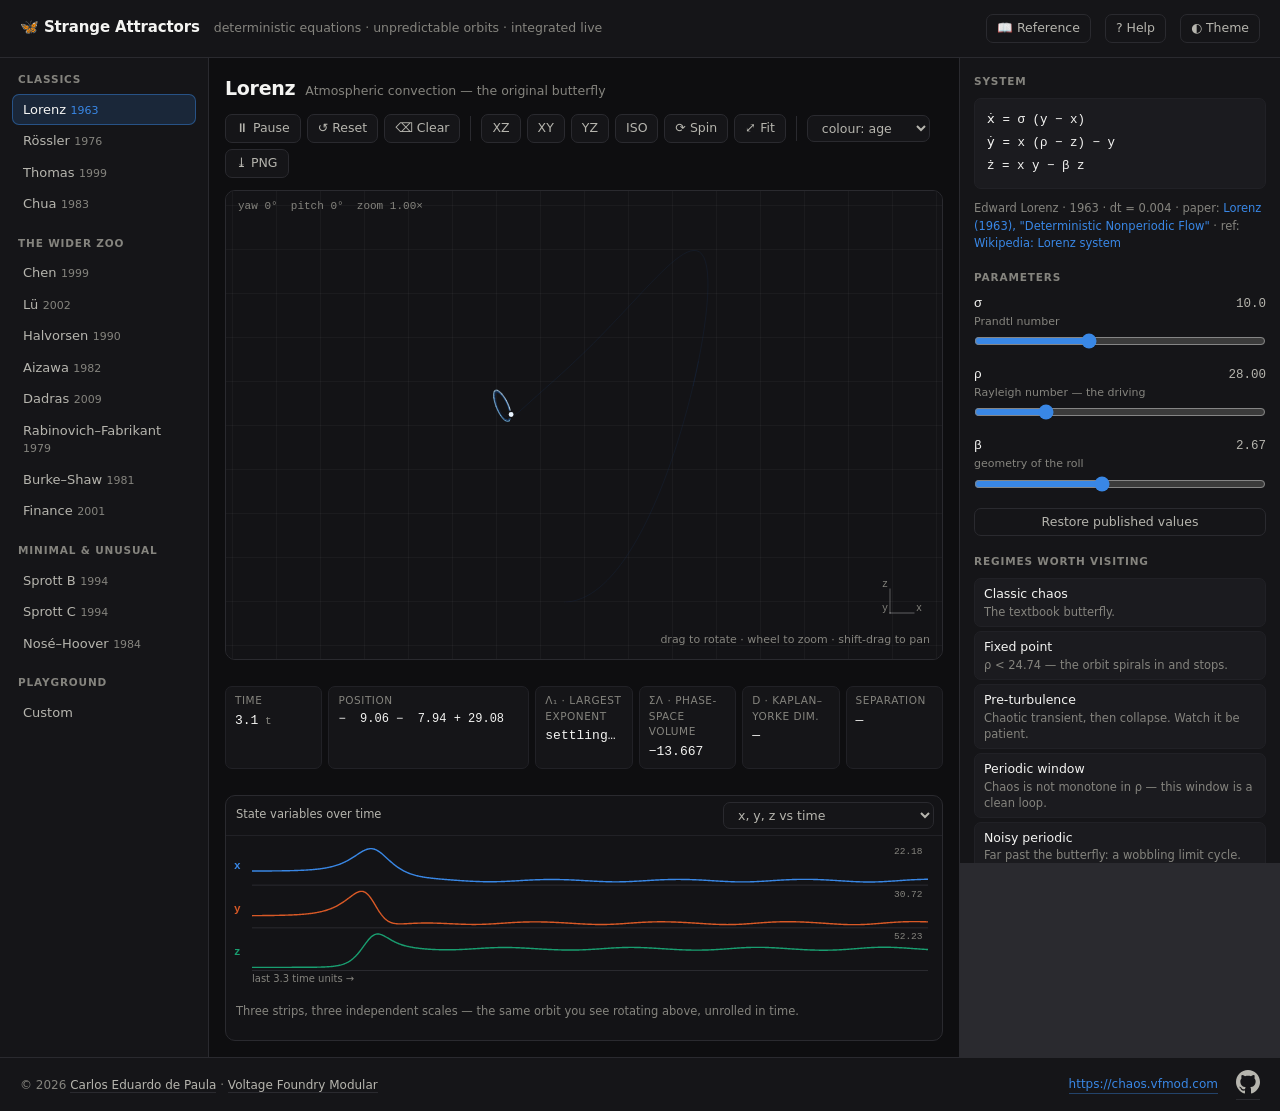
==== commit d34ae3b4: "Add custom domain support and update site footer across multiple files" ====
--- a/index.html
+++ b/index.html
@@ -7,6 +7,7 @@
   <title>Strange Attractors — an interactive study guide</title>
   <meta name="description"
     content="Fifteen chaotic attractors, integrated live in the browser, with rotation, parameter sweeps, Poincaré sections and Lyapunov diagnostics.">
+  <link rel="canonical" href="https://chaos.vfmod.com/">
   <link rel="stylesheet" href="styles.css">
   <link rel="icon"
     href="data:image/svg+xml,<svg xmlns='http://www.w3.org/2000/svg' viewBox='0 0 32 32'><text y='26' font-size='26'>🦋</text></svg>">
@@ -294,6 +295,20 @@
     </div>
   </dialog>
 
+  <footer class="sitefoot">
+    <span>© 2026 <a href="https://vfmod.com" target="_blank" rel="noopener noreferrer">Carlos Eduardo de
+        Paula</a> · <a href="https://vfmod.com" target="_blank" rel="noopener noreferrer">Voltage Foundry
+        Modular</a></span>
+    <span class="spacer"></span>
+    <a class="home" href="https://chaos.vfmod.com">https://chaos.vfmod.com</a>
+    <a href="https://github.com/VoltageFoundryMod/ChaosAttractors" target="_blank" rel="noopener noreferrer">
+      <svg xmlns="http://w3.org" width="24" height="24" viewBox="0 0 24 24" fill="currentColor">
+        <path
+          d="M12 0c-6.626 0-12 5.373-12 12 0 5.302 3.438 9.8 8.207 11.387.599.111.793-.261.793-.577v-2.234c-3.338.726-4.033-1.416-4.033-1.416-.546-1.387-1.333-1.756-1.333-1.756-1.089-.745.083-.729.083-.729 1.205.084 1.839 1.237 1.839 1.237 1.07 1.834 2.807 1.304 3.492.997.107-.775.418-1.305.762-1.604-2.665-.305-5.467-1.334-5.467-5.931 0-1.311.469-2.381 1.236-3.221-.124-.303-.535-1.524.117-3.176 0 0 1.008-.322 3.301 1.23.957-.266 1.983-.399 3.003-.404 1.02.005 2.047.138 3.006.404 2.291-1.552 3.297-1.23 3.297-1.23.653 1.653.242 2.874.118 3.176.77.84 1.235 1.911 1.235 3.221 0 4.609-2.807 5.624-5.479 5.921.43.372.823 1.102.823 2.222v3.293c0 .319.192.694.801.576 4.765-1.589 8.199-6.086 8.199-11.386 0-6.627-5.373-12-12-12z" />
+      </svg>
+    </a>
+  </footer>
+
   <script src="attractors.js"></script>
   <script src="app.js"></script>
 </body>
--- a/styles.css
+++ b/styles.css
@@ -25,6 +25,10 @@
   --series-2: #d95926;
   --series-3: #199e70;
   --series-4: #c98500;
+
+  /* chrome heights, so the shell can leave room for the footer */
+  --masthead-h: 51px;
+  --footer-h: 44px;
 
   --radius: 10px;
   --radius-s: 7px;
@@ -112,7 +116,7 @@
   grid-template-columns: 208px minmax(0, 1fr) 320px;
   gap: 1px;
   background: var(--line);
-  min-height: calc(100vh - 51px);
+  min-height: calc(100vh - var(--masthead-h) - var(--footer-h));
 }
 
 .col {
@@ -128,7 +132,7 @@
   background: var(--panel);
   padding: 16px 14px;
   overflow-y: auto;
-  max-height: calc(100vh - 51px);
+  max-height: calc(100vh - var(--masthead-h) - var(--footer-h));
 }
 .col--stage {
   display: flex;
@@ -859,7 +863,7 @@
   gap: 1px;
   background: var(--line);
   align-items: start;
-  min-height: calc(100vh - 51px);
+  min-height: calc(100vh - var(--masthead-h) - var(--footer-h));
 }
 
 /* ---------------------------------------------------------------- contents */
@@ -1092,11 +1096,49 @@
 .g-status[hidden] {
   display: none;
 }
+/* the "generated by" note, now a segment inside the shared site footer */
 .g-foot {
-  margin: 0;
+  color: var(--ink-muted);
+}
+.g-foot code {
+  padding: 0 3px;
+  border-radius: 3px;
+  background: var(--panel-2);
+  font-family: var(--mono);
+  font-size: 0.92em;
+}
+
+/* ============================================================================
+   site footer — shared by the simulator and the reference page
+   ========================================================================== */
+
+.sitefoot {
+  display: flex;
+  align-items: center;
+  gap: 10px 18px;
+  flex-wrap: wrap;
   padding: 12px 20px;
   border-top: 1px solid var(--line);
   background: var(--panel);
   font-size: 12px;
   color: var(--ink-muted);
 }
+.sitefoot a {
+  color: var(--ink-2);
+  text-decoration: none;
+  border-bottom: 1px solid var(--line);
+}
+.sitefoot a:hover {
+  color: var(--ink);
+  border-bottom-color: var(--ink-muted);
+}
+.sitefoot .spacer {
+  flex: 1;
+}
+.sitefoot .home {
+  color: var(--accent);
+  border-bottom-color: color-mix(in srgb, var(--accent) 40%, transparent);
+}
+.sitefoot .home:hover {
+  color: var(--accent);
+}
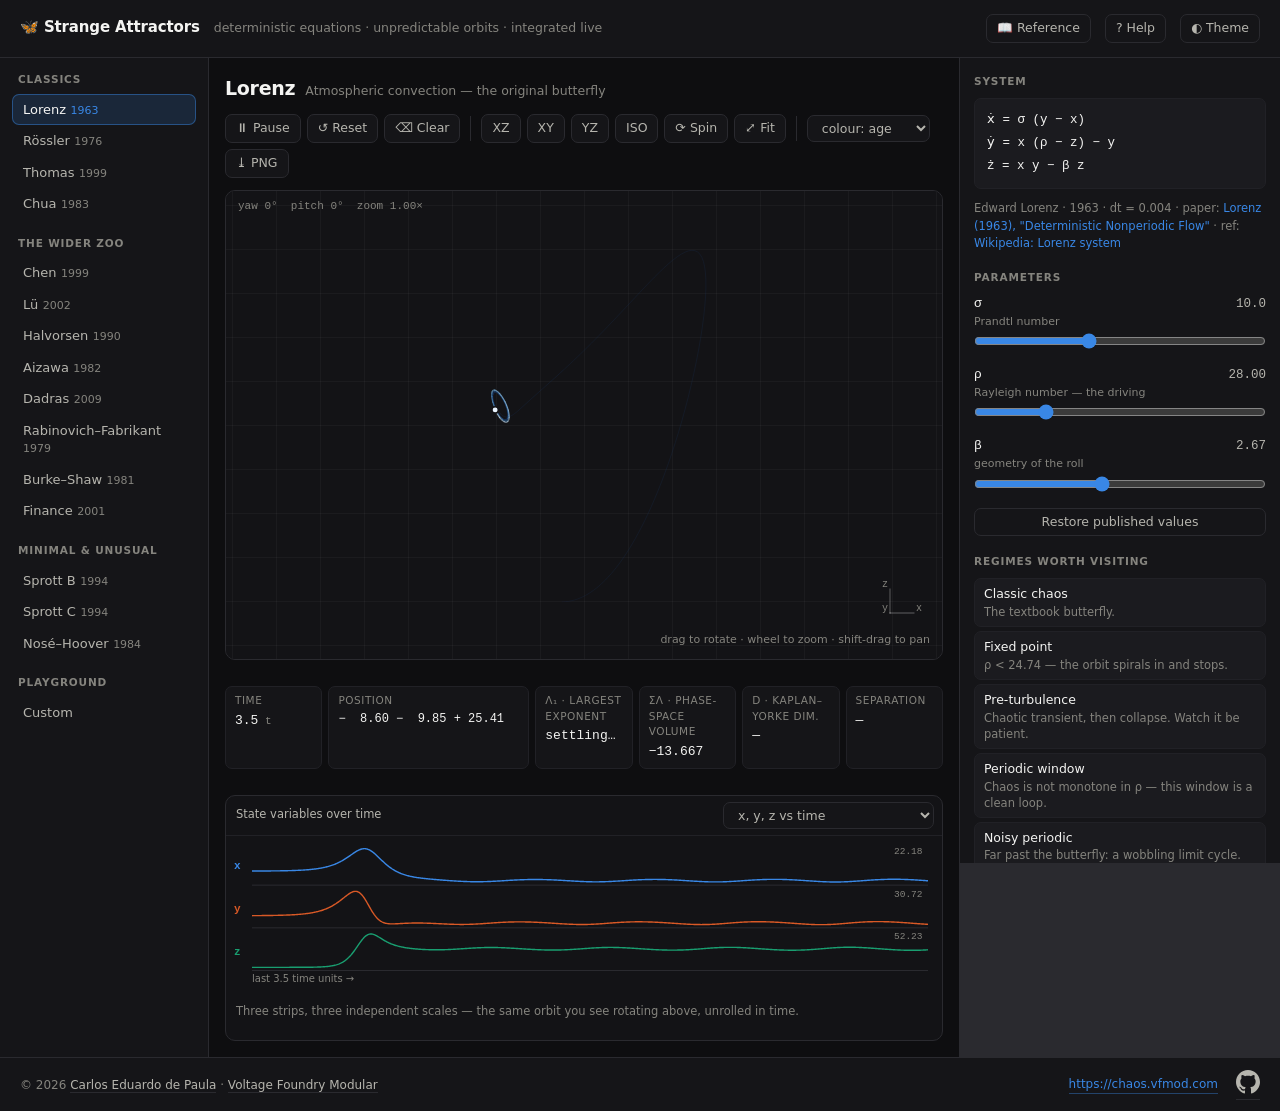
==== commit b20af431: "Add Google Analytics script to index.html" ====
--- a/index.html
+++ b/index.html
@@ -2,6 +2,16 @@
 <html lang="en" data-theme="dark">
 
 <head>
+  <!-- Google tag (gtag.js) -->
+  <script async src="https://www.googletagmanager.com/gtag/js?id=G-K73PMH1KCZ"></script>
+  <script>
+    window.dataLayer = window.dataLayer || [];
+    function gtag() { dataLayer.push(arguments); }
+    gtag('js', new Date());
+
+    gtag('config', 'G-K73PMH1KCZ');
+  </script>
+
   <meta charset="utf-8">
   <meta name="viewport" content="width=device-width, initial-scale=1">
   <title>Strange Attractors — an interactive study guide</title>
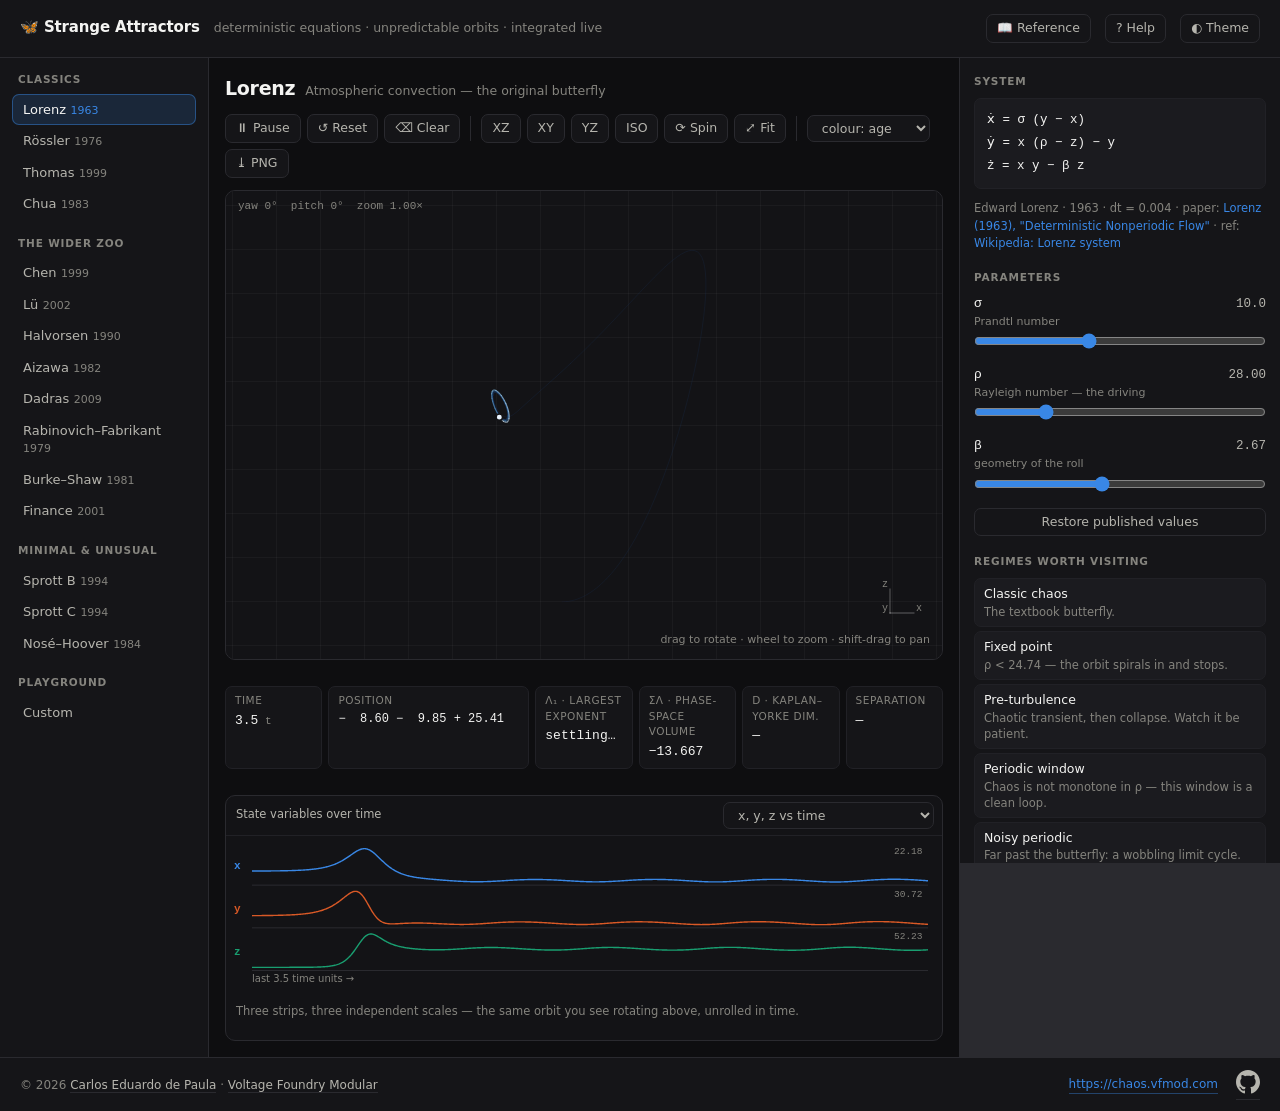
==== commit 0aa86b48: "Persist data in local storage and add save, import/export of custom systems - Updated canonical link" ====
--- a/index.html
+++ b/index.html
@@ -2,16 +2,6 @@
 <html lang="en" data-theme="dark">
 
 <head>
-  <!-- Google tag (gtag.js) -->
-  <script async src="https://www.googletagmanager.com/gtag/js?id=G-K73PMH1KCZ"></script>
-  <script>
-    window.dataLayer = window.dataLayer || [];
-    function gtag() { dataLayer.push(arguments); }
-    gtag('js', new Date());
-
-    gtag('config', 'G-K73PMH1KCZ');
-  </script>
-
   <meta charset="utf-8">
   <meta name="viewport" content="width=device-width, initial-scale=1">
   <title>Strange Attractors — an interactive study guide</title>
@@ -21,6 +11,7 @@
   <link rel="stylesheet" href="styles.css">
   <link rel="icon"
     href="data:image/svg+xml,<svg xmlns='http://www.w3.org/2000/svg' viewBox='0 0 32 32'><text y='26' font-size='26'>🦋</text></svg>">
+  <script src="analytics.js" defer></script>
 </head>
 
 <body>
@@ -30,7 +21,10 @@
     <span class="sub">deterministic equations · unpredictable orbits · integrated live</span>
     <span class="spacer"></span>
     <!-- named target so repeat clicks reuse one tab and never lose the running sim -->
-    <a class="btn" href="guide.html" target="attractors-guide" title="The full study guide">📖 Reference</a>
+    <!-- data-file: the extensionless URL needs a server to resolve it, so app.js
+         swaps in the filename when the page was opened from disk -->
+    <a class="btn" href="guide" data-file="guide.html" target="attractors-guide" title="The full study guide">📖
+      Reference</a>
     <button class="btn" id="btn-help" title="Keyboard shortcuts and notes">? Help</button>
     <button class="btn" id="btn-theme" title="Toggle light / dark">◐ Theme</button>
   </header>
@@ -173,6 +167,27 @@
         <div class="preset-list" id="presets"></div>
       </section>
 
+      <!-- the custom system only: systems you have saved in this browser -->
+      <section class="block" id="library-block" hidden>
+        <h3>Saved systems</h3>
+        <div class="lib-list" id="lib-list"></div>
+        <div class="lib-save">
+          <input id="lib-name" placeholder="name this system" spellcheck="false" autocomplete="off"
+            aria-label="Name for the system you are saving">
+          <button class="btn" id="btn-lib-save" title="Save the equations, parameters and dt as they are now">＋
+            Save</button>
+        </div>
+        <div class="lib-actions">
+          <button class="btn" id="btn-lib-export" title="Download every saved system as one .json file">⤓
+            Export</button>
+          <button class="btn" id="btn-lib-import" title="Load systems from a .json file">⤒ Import</button>
+        </div>
+        <!-- its own line: the editor's status is overwritten by the live verdict -->
+        <p class="lib-status" id="lib-status"></p>
+        <p class="panel-note">Export to keep them or move them to another browser — or drag a <code>.json</code> file
+          anywhere onto this page. Only import files you trust: the equations are JavaScript.</p>
+      </section>
+
       <section class="block">
         <h3>Simulation</h3>
 
@@ -202,6 +217,10 @@
         <div class="field">
           <label class="check"><input type="checkbox" id="chk-axes" checked> Axis gizmo &amp; grid</label>
         </div>
+
+        <button class="btn btn--wide" id="btn-settings-reset"
+          title="Speed, trail, colour mode, panel, ghosts and ε back to their defaults">Reset settings</button>
+        <p class="panel-note">These settings, the theme and your saved systems are kept in this browser.</p>
       </section>
 
       <section class="block">
--- a/styles.css
+++ b/styles.css
@@ -587,13 +587,22 @@
   font-size: 11.5px;
 }
 
+/* .eq-help lines up under the equation fields; .panel-note is the same note
+   without the editor's label gutter, for panels that have no such gutter */
+.eq-help,
+.panel-note {
+  font-size: 11px;
+  line-height: 1.6;
+  color: var(--ink-muted);
+}
 .eq-help {
   margin: 10px 0 0 37px;
-  font-size: 11px;
-  line-height: 1.6;
-  color: var(--ink-muted);
+}
+.panel-note {
+  margin: 8px 0 0;
 }
 .eq-help code,
+.panel-note code,
 .prose code {
   padding: 0 3px;
   border-radius: 3px;
@@ -678,6 +687,106 @@
   font-size: 11.5px;
   color: var(--ink-muted);
   line-height: 1.4;
+}
+
+/* ------------------------------------------------------- the saved library */
+
+.lib-list {
+  display: flex;
+  flex-direction: column;
+  gap: 4px;
+}
+.lib-item {
+  display: flex;
+  align-items: stretch;
+  gap: 4px;
+}
+.lib-load {
+  flex: 1;
+  min-width: 0;
+  text-align: left;
+  padding: 6px 9px;
+  border: 1px solid var(--line-soft);
+  border-radius: var(--radius-s);
+  background: var(--panel-2);
+  cursor: pointer;
+}
+.lib-load:hover {
+  border-color: var(--ink-muted);
+}
+.lib-load .pn {
+  display: block;
+  font-size: 12.5px;
+  font-weight: 500;
+  color: var(--ink);
+}
+/* the equations are the useful label — one line of them, however long they are */
+.lib-load .pd {
+  display: block;
+  overflow: hidden;
+  text-overflow: ellipsis;
+  white-space: nowrap;
+  font-family: var(--mono);
+  font-size: 10.5px;
+  color: var(--ink-muted);
+}
+.lib-del {
+  flex: none;
+  width: 26px;
+  border: 1px solid var(--line-soft);
+  border-radius: var(--radius-s);
+  background: var(--panel-2);
+  color: var(--ink-muted);
+  cursor: pointer;
+}
+.lib-del:hover {
+  border-color: #e66767;
+  color: #e66767;
+}
+
+.lib-save {
+  display: flex;
+  gap: 4px;
+  margin-top: 8px;
+}
+.lib-save input {
+  flex: 1;
+  min-width: 0;
+  padding: 4px 8px;
+  border: 1px solid var(--line);
+  border-radius: var(--radius-s);
+  background: var(--panel-2);
+  color: var(--ink);
+  font-size: 12px;
+}
+.lib-save input:focus {
+  outline: none;
+  border-color: var(--accent);
+}
+.lib-actions {
+  display: flex;
+  gap: 4px;
+  margin-top: 4px;
+}
+.lib-actions .btn {
+  flex: 1;
+}
+
+.lib-status {
+  margin: 8px 0 0;
+  min-height: 15px;
+  font-size: 11.5px;
+  line-height: 1.4;
+  color: var(--ink-muted);
+}
+.lib-status.is-ok {
+  color: var(--series-3);
+}
+.lib-status.is-warn {
+  color: var(--series-4);
+}
+.lib-status.is-bad {
+  color: #e66767;
 }
 
 .field {
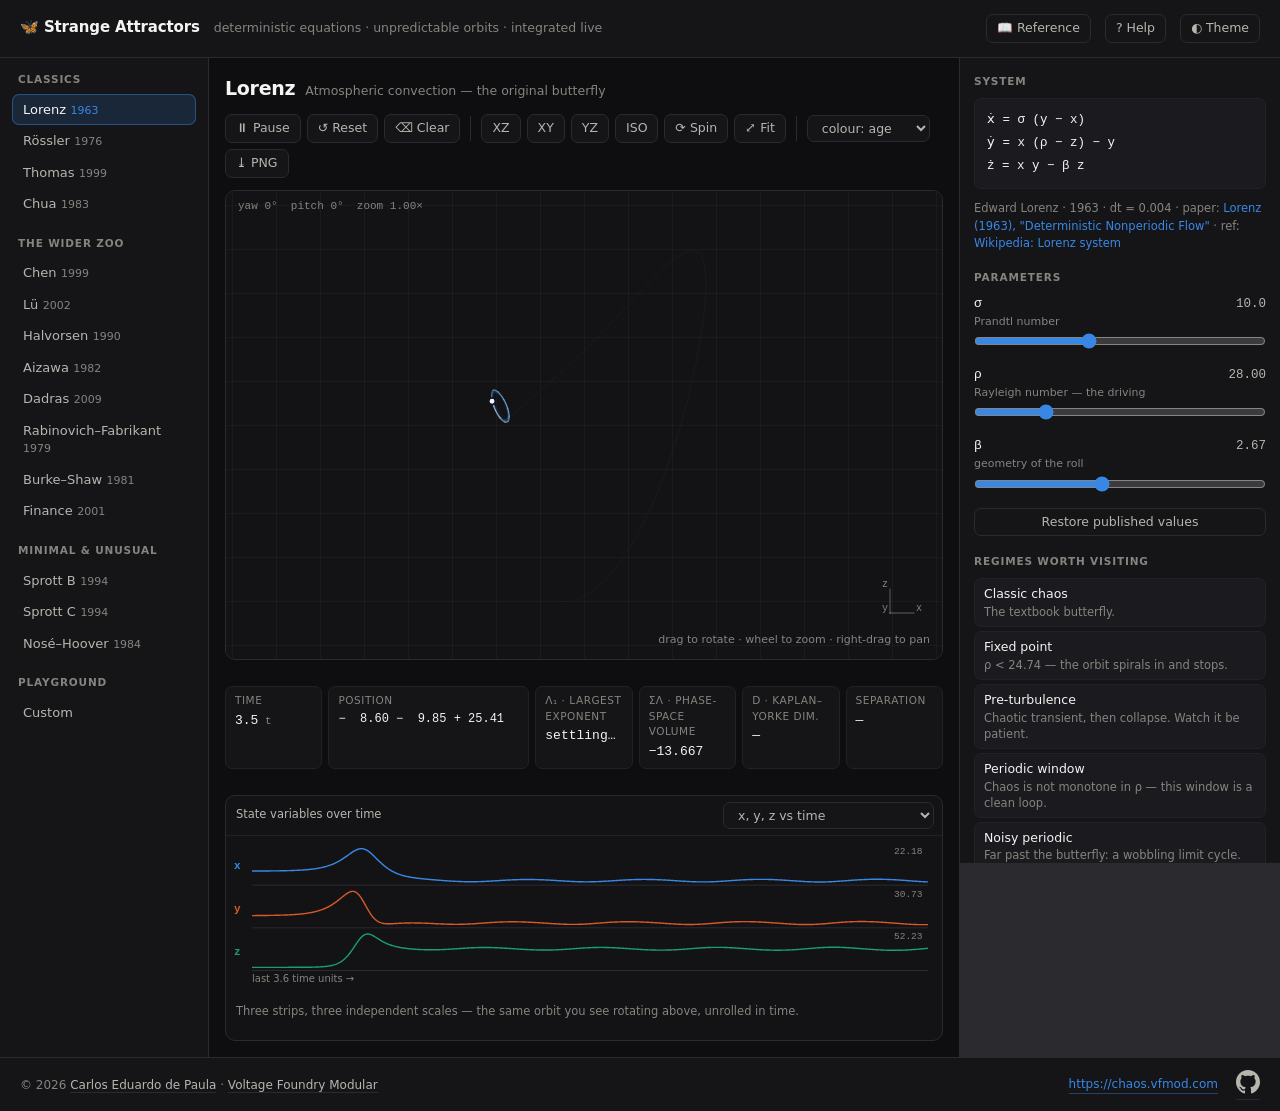
==== commit fb47a4c7: "Update interaction hints and improve drag functionality in the viewer" ====
--- a/index.html
+++ b/index.html
@@ -65,7 +65,7 @@
       <div class="canvas-frame">
         <canvas id="scene"></canvas>
         <div class="legend" id="legend" hidden></div>
-        <div class="hint">drag to rotate · wheel to zoom · shift-drag to pan</div>
+        <div class="hint">drag to rotate · wheel to zoom · right-drag to pan</div>
       </div>
 
       <dl class="stats" id="stats">
--- a/styles.css
+++ b/styles.css
@@ -281,6 +281,9 @@
 #scene.dragging {
   cursor: grabbing;
 }
+#scene.panning {
+  cursor: move;
+}
 
 .legend {
   position: absolute;
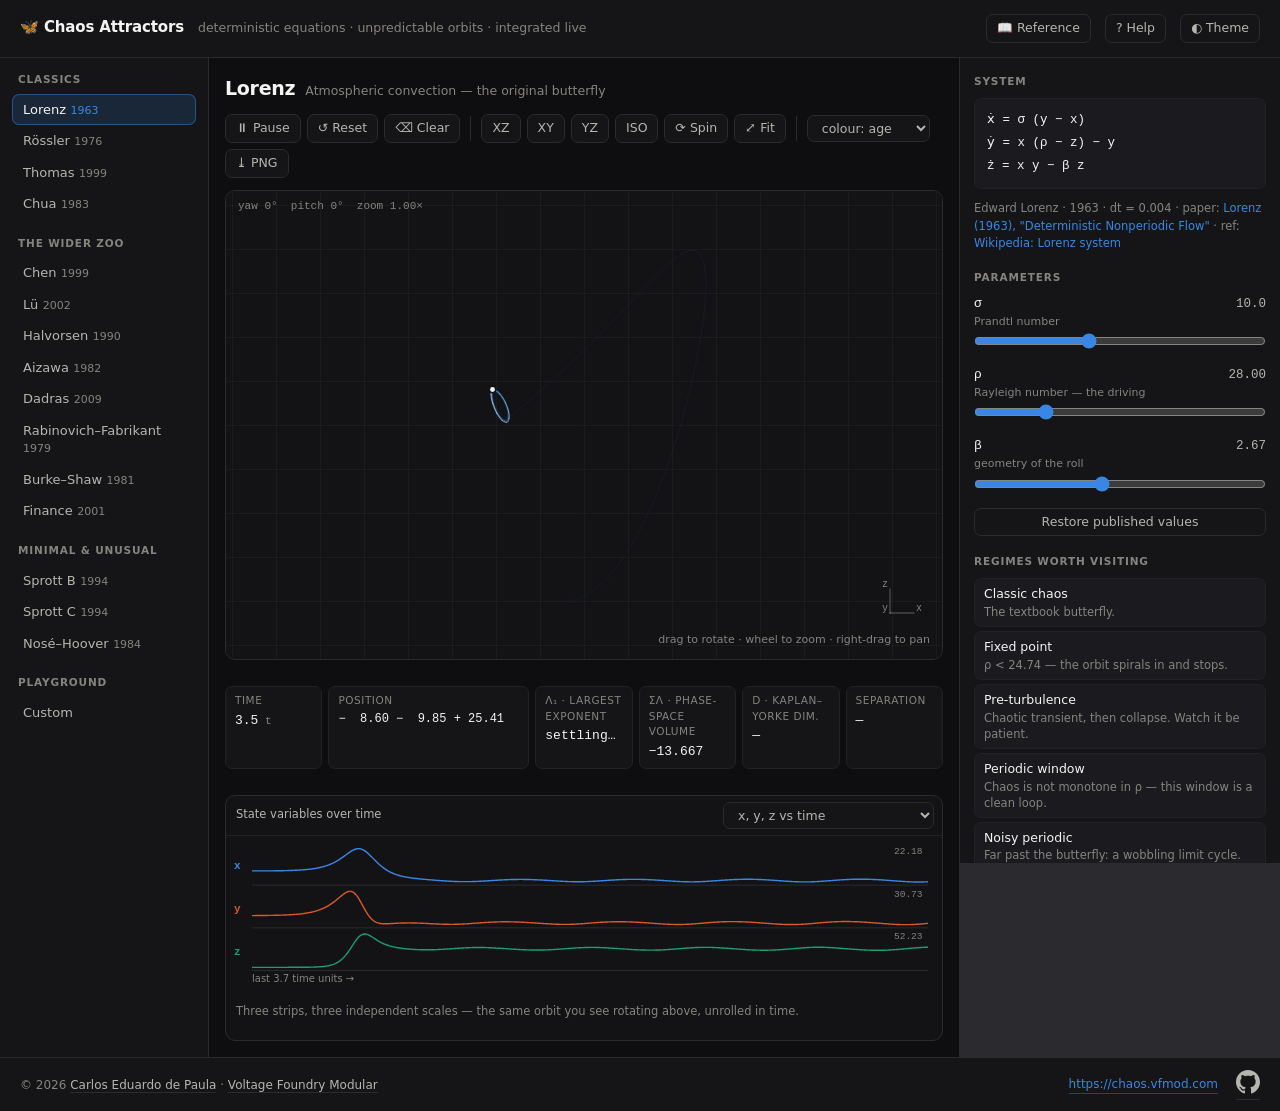
==== commit 0c1ce65a: "Name: Chaos Attractors The tool had three names (Strange Attractors on the page, ChaosAttractors for" ====
--- a/index.html
+++ b/index.html
@@ -4,7 +4,7 @@
 <head>
   <meta charset="utf-8">
   <meta name="viewport" content="width=device-width, initial-scale=1">
-  <title>Strange Attractors — an interactive study guide</title>
+  <title>Chaos Attractors — an interactive study guide</title>
   <meta name="description"
     content="Fifteen chaotic attractors, integrated live in the browser, with rotation, parameter sweeps, Poincaré sections and Lyapunov diagnostics.">
   <link rel="canonical" href="https://chaos.vfmod.com/">
@@ -17,7 +17,7 @@
 <body>
 
   <header class="masthead">
-    <h1>🦋 Strange Attractors</h1>
+    <h1>🦋 Chaos Attractors</h1>
     <span class="sub">deterministic equations · unpredictable orbits · integrated live</span>
     <span class="spacer"></span>
     <!-- named target so repeat clicks reuse one tab and never lose the running sim -->
